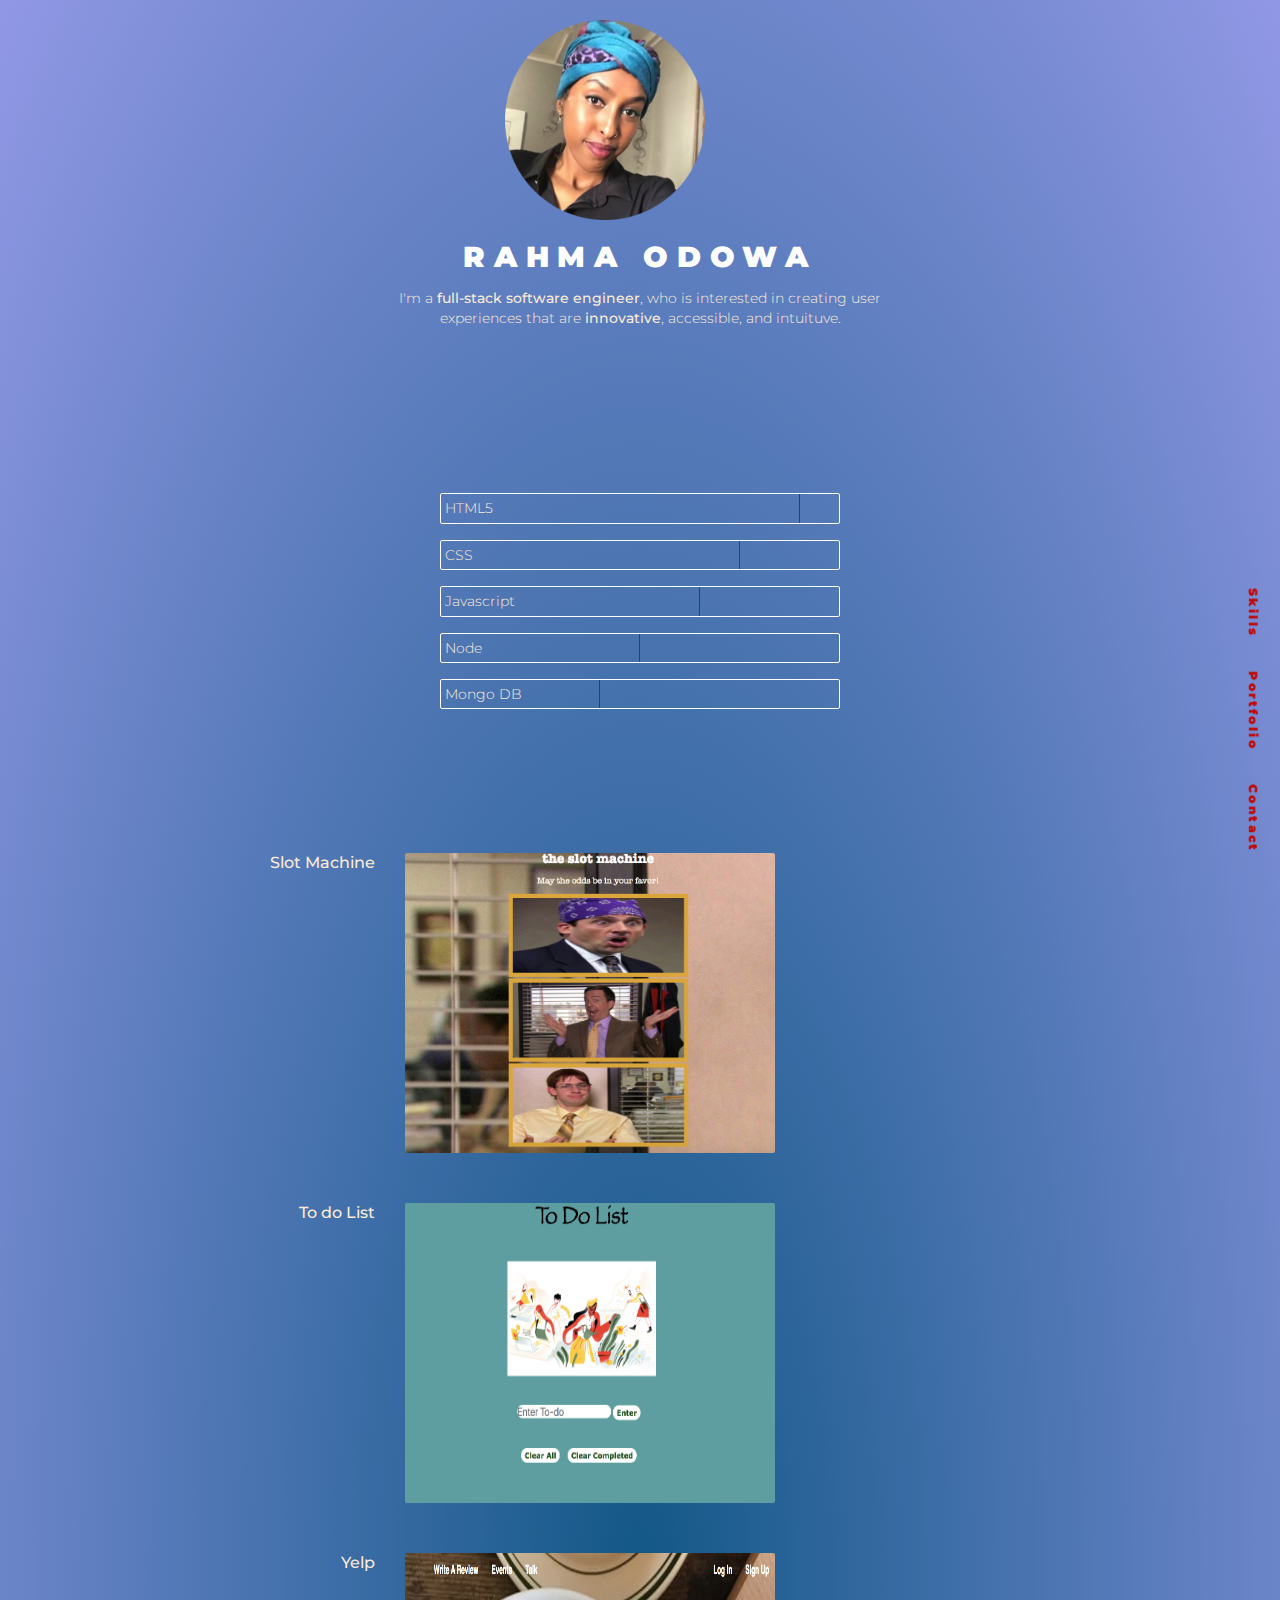
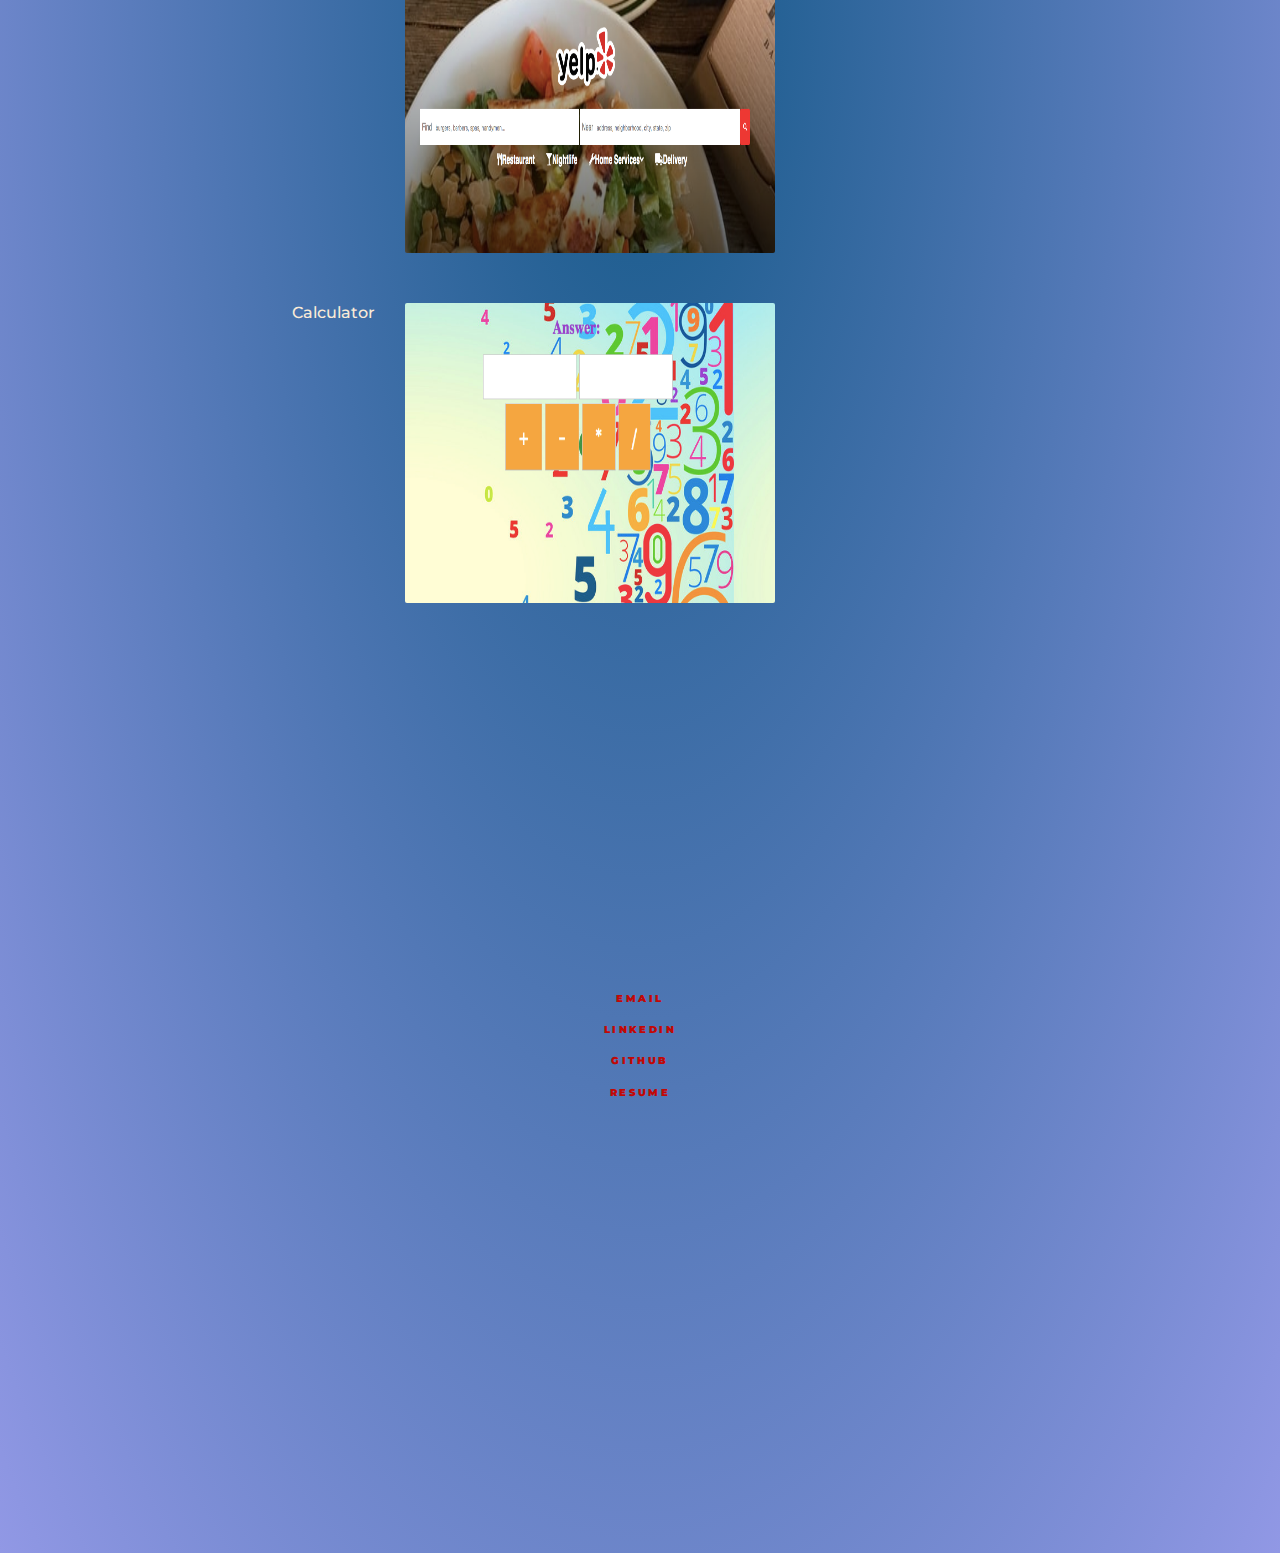
==== index.html @ bbd55150 "Update index.html" ====
<!DOCTYPE html>
<html>
<head>
  <meta charset="utf-8">
  <link rel="stylesheet" href="https://maxcdn.bootstrapcdn.com/bootstrap/4.0.0/css/bootstrap.min.css" integrity="sha384-Gn5384xqQ1aoWXA+058RXPxPg6fy4IWvTNh0E263XmFcJlSAwiGgFAW/dAiS6JXm" crossorigin="anonymous">
  <meta name="viewport" content="width=device-width, initial-scale=1, shrink-to-fit=no">
  <link href="https://fonts.googleapis.com/css?family=Montserrat:300,500,700" rel="stylesheet">
  <link href="./css/application.css" rel="stylesheet" type="text/css">
  <title>Rahma Odowa</title>
</head>
<body>
  <nav class="navigation">
    <ul>
      <li><a href="#skills">Skills</a></li>
      <li><a href="#portfolio">Portfolio</a></li>
      <li><a href="#contact">Contact</a></li>
    </ul>
  </nav>

  <main>
    <section class="row container-limited" id="about">
      <section class="row">
        <block>
          <img class="image-block" src="circle.png">
        </block>
      </section>

      <header class="center">
        <a href="">
          <h1>Rahma Odowa</h1>
        </a>
      </header>

      <section class="row">
        <p class="center">
          I'm a <span class="highlighted">full-stack software engineer</span>, who is interested in creating user experiences that are <span class="highlighted">innovative</span>, accessible, and intuituve.
        </p>
      </section>
    </section>

    <section class="row" id="skills">
      <section class="row" id="graph">
          <graph>
            <p class="bar-graph bar1" data-percent="90">HTML5</p>
            <p class="bar-graph bar3" data-percent="75">CSS</p>
            <p class="bar-graph bar2" data-percent="65">Javascript</p>
            <p class="bar-graph bar4" data-percent="50">Node</p>
            <p class="bar-graph bar5" data-percent="40">Mongo DB</p>
            <h4 class="bar-graph title"></h4>
          </graph>
      </section>



    <section id="portfolio">
      <article class="row portfolio-item">
        <div class="col-sm-4">
          <h6>Slot Machine</h6>
          <p>
          </p>
        </div>
        <div class="col-sm-8">
          <a href="https://slot-machine-ce8f82.netlify.app/">
            <img src="slot.png" />
          </a>
        </div>
      </article>

      <article class="row portfolio-item">
        <div class="col-sm-4">
          <h6>To do List</h6>
          <p>
          </p>
        </div>
        <div class="col-sm-8">
          <a href="https://todo-list-5cf07e.netlify.app">
            <img src="todolist.png" />
          </a>
        </div>
      </article>

      <article class="row portfolio-item">
        <div class="col-sm-4">
          <h6>Yelp</h6>
          <p>
          </p>
        </div>
        <div class="col-sm-8">
          <a href="https://yelp-34b996.netlify.app">
            <img src="yelp3.png" />
          </a>
        </div>
      </article>


      <article class="row portfolio-item">
        <div class="col-sm-4">
          <h6>Calculator</h6>
          <p>
          </p>
        </div>
        <div class="col-sm-8">
          <a href="https://calculator-1c6da8.netlify.app">
            <img src="calc.png" />
          </a>
        </div>
      </article>
    </section>

    <section class="full-section row center" id="contact">
      <article class="small-bold">
        <a href="Rahma.Odowa1@gmail.com"><p>EMAIL</p></a>
        <a href="https://www.linkedin.com/in/rahma-o-b53b231b2/"><p>LINKEDIN</p></a>
        <a href="https://github.com/rahmaodowa"><p>GITHUB</p></a>
        <a href="resume.html"><p>RESUME</p></a>
      </article>
    </section>
  </main>

  <script
  src="https://code.jquery.com/jquery-3.3.1.min.js"
  integrity="sha256-FgpCb/KJQlLNfOu91ta32o/NMZxltwRo8QtmkMRdAu8="
  crossorigin="anonymous"></script>
  <script src="./js/application.js" type="text/javascript"></script>
</body>
</html>
---- css/application.css ----
/* ~~~~~~~~ general ~~~~~~~~ */
body {
  background: radial-gradient(#135887, #9198e5);
  color: antiquewhite;
  font-family: 'Montserrat', sans-serif;
  font-weight: 300;
}

.row {
  margin: 0;
}

p {
  font-size: 0.85em;
}

a {
  color: #C10805;
  text-decoration: none;
}

a:hover {
  color: #C10805;
  text-decoration: none;
}

::selection {
  background: gold;
}

ul {
  padding-left: 0;
}

li {
  list-style: none;
  font-size: 0.9em;
}

img {
  width: 50%;
  height: auto;
  min-width: 200px;
  border-radius: 2px;
  margin-left: 145;
}

.col-sm-8 img{
  width:100%;
}
.col-sm-8 img{
  width:100%;
  height:300px;
  min-width: 200px;
  border-radius: 2px;

}
h2, h4, h5 {
  text-transform: uppercase;
}

h2 {
  font-size: 1.5em;
}

h5 {
  font-size: 0.9em;
  font-weight: 900;
}

.center {
  text-align: center;
  margin: 0 auto;
}

.navigation li, footer p, h4, .small-bold, #portfolio li {
  font-weight: 900;
  letter-spacing: 0.2em;
  font-size: 12px;
}

.small-bold footer p{
  color:white;
}

/* ~~~~~~~~ header ~~~~~~~~ */
header h1, h2{
  font-weight: 900;
  letter-spacing: 0.3em;
  text-transform: uppercase;
}

header h1 {
  font-size: 1.8em;
  color:white;
}

.fixed-header {
  position: fixed;
  top:15px;
  left: 50%;
  transform: translate(-50%, 0);
  z-index: 9999;
  font-size: 0.5em;
}

.fixed-adjustment {
  padding-top: 36px;
}

/* ~~~~~~~~ nav ~~~~~~~~ */
.navigation {
  position: fixed;
  transform: rotate(90deg);
  transform-origin: right;
  bottom: 0;
  right: 35px;
  z-index: 9999;
}

.navigation li {
  display: inline-block;
  margin-right: 20px;
  padding: 5px;
}

/* ~~~~~~~~ main ~~~~~~~~ */
.full-section {
  margin: 0 auto;
  width: 100%;
  max-width: 800px;
  height: 100vh;
  min-height: 500px;
  display: flex;
  align-items: center;
  justify-content: center;
}

.container-limited {
  max-width: 700px;
  margin: 0 auto;
}

/* ~~~~~~~~ about ~~~~~~~~ */
#about {
  margin: 20px auto 100px;
}

#about section:nth-child(1) {
  margin-bottom: 50px;
}

#about p {
  width: 80%;
  min-width: 350px;
  margin: 5px auto;
}

#about section:nth-child(1) {
  margin: 0 auto 20px;
}

.image-block {
  max-width: 320px;
  margin-left: 50px;
}

.highlighted {
  font-weight: 500;
}

/* ~~~~~~~~ skills ~~~~~~~~ */
#skills {
  max-width: 900px;
  padding-top: 60px;
  margin: 0 auto 50px;
}
#skills .row {
  margin: 0 auto 50px;
}

#skills .row:last-child {
  margin: 0 auto;
}

#graph article:nth-child(2) {
  width: 400px;
  background: gold;
}

.bar-graph {
  width: 400px;
  padding: 5px;
  border-right: 1px solid #C10805;
  transition: width 1s ease-in;
  position: relative;
}

.bar-graph::before {
  content: '';
  position: absolute;
  top: 0;
  left: 0;
  width: 400px;
  height: 100%;
  border: 1px solid white;
  border-radius: 2px;
}

.title, .title::before {
  border-width: 0;
}

/* ~~~~~~~~ portfolio ~~~~~~~~ */

#portfolio {
  padding-top: 60px;
}

.portfolio-item {
  max-width: 600px;
  margin: 20px auto;
  text-align: right;
}

/* ~~~~~~~~ contact ~~~~~~~~ */

/* ~~~~~~~~ mobile ~~~~~~~~ */

@media screen and (max-width: 576px) {
  body {
    padding: 0 15px;
  }

  .navigation {
    right: 25px;
  }

  .bar-graph {
    width: 300px;
  }

  .bar-graph::before {
    width: 300px;
  }

  #skills ul li {
    display: inline-block;
  }
}
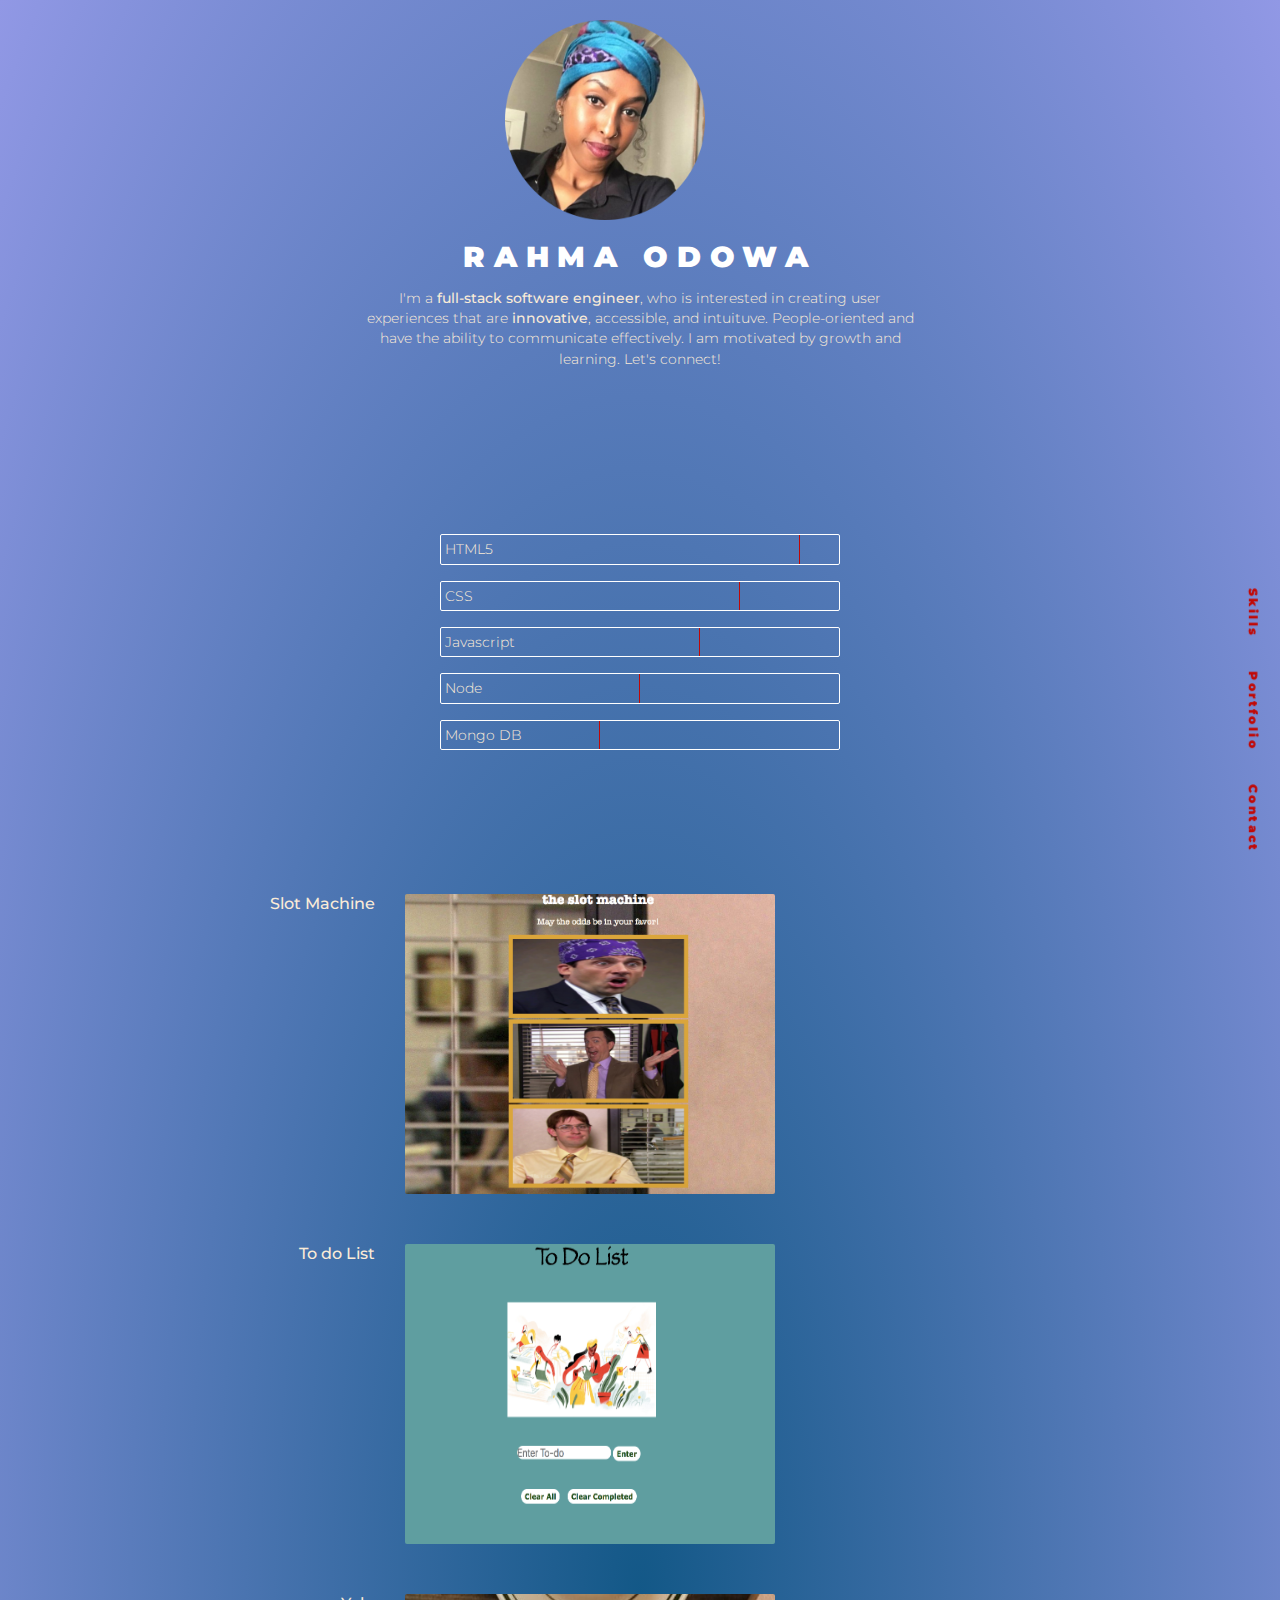
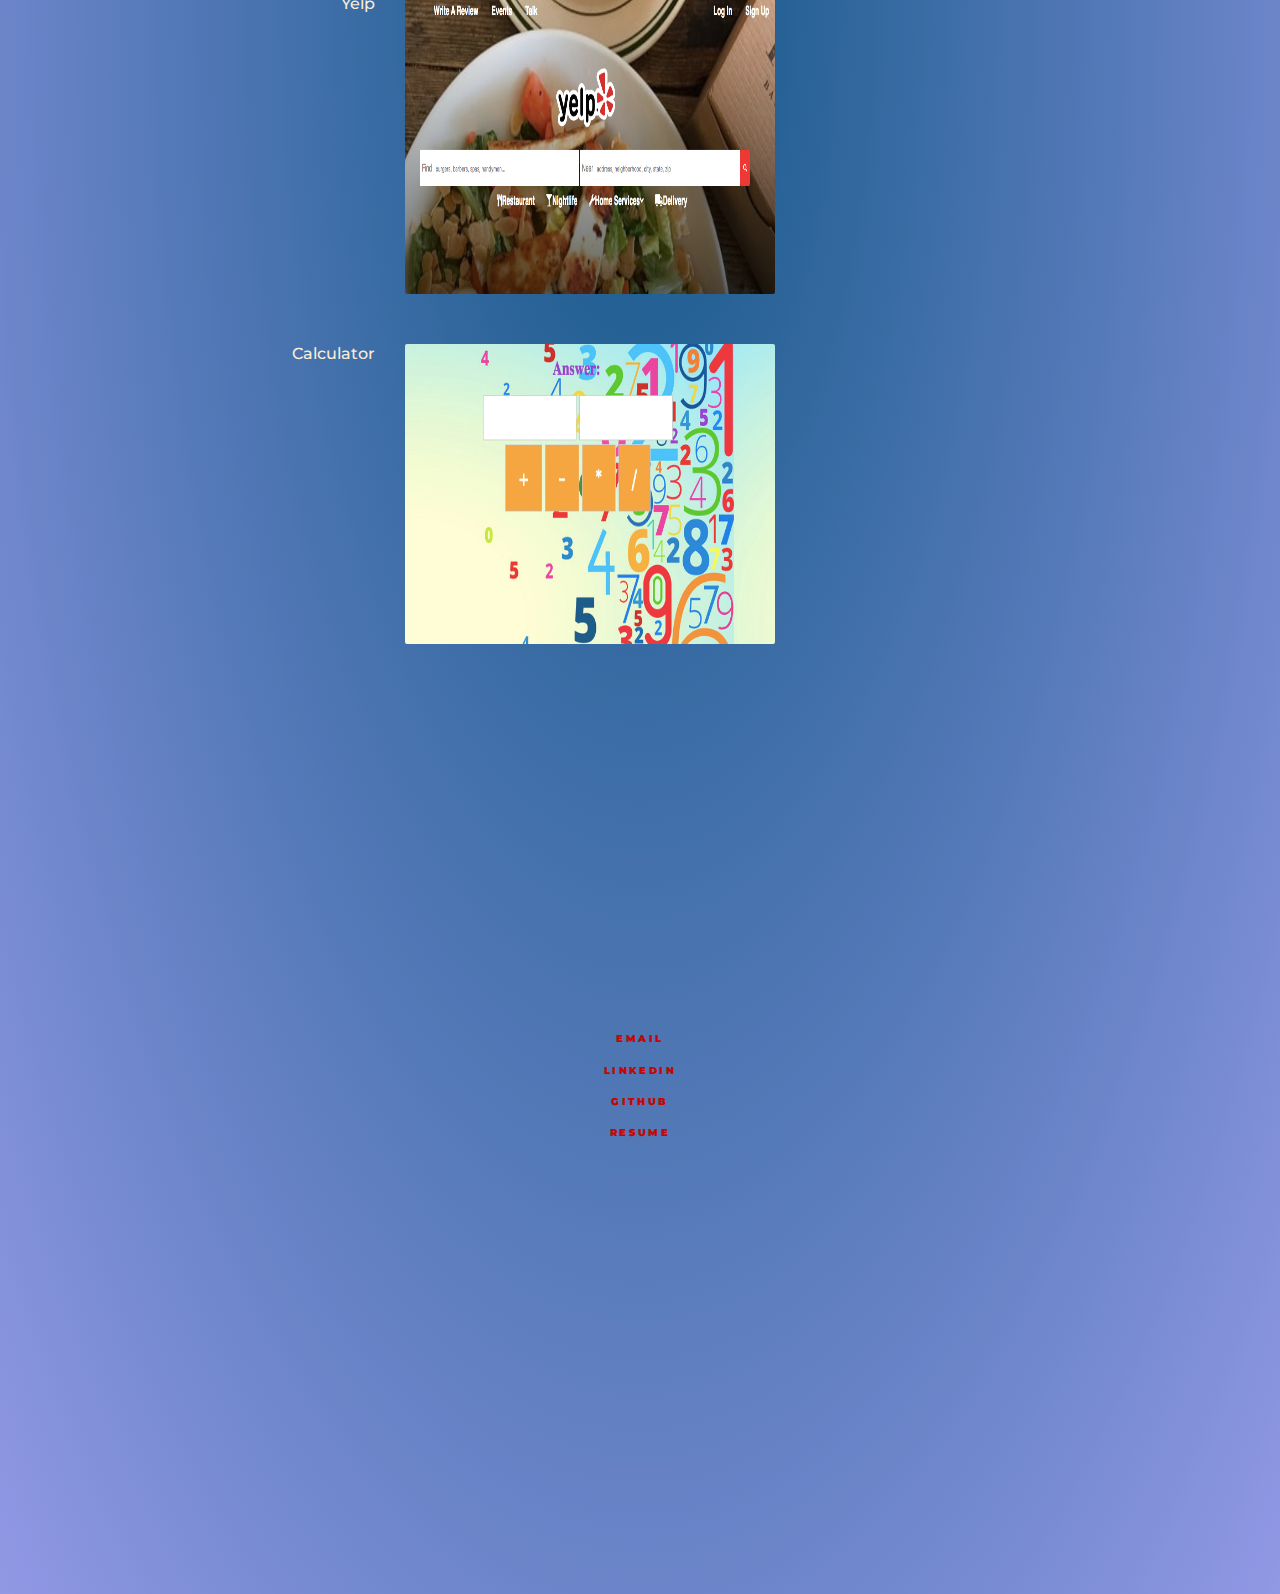
==== commit 06db19eb: "Update index.html" ====
--- a/index.html
+++ b/index.html
@@ -33,7 +33,7 @@
 
       <section class="row">
         <p class="center">
-          I'm a <span class="highlighted">full-stack software engineer</span>, who is interested in creating user experiences that are <span class="highlighted">innovative</span>, accessible, and intuituve.
+          I'm a <span class="highlighted">full-stack software engineer</span>, who is interested in creating user experiences that are <span class="highlighted">innovative</span>, accessible, and intuituve. People-oriented and have the ability to communicate effectively. I am motivated by growth and learning. Let's connect!
         </p>
       </section>
     </section>
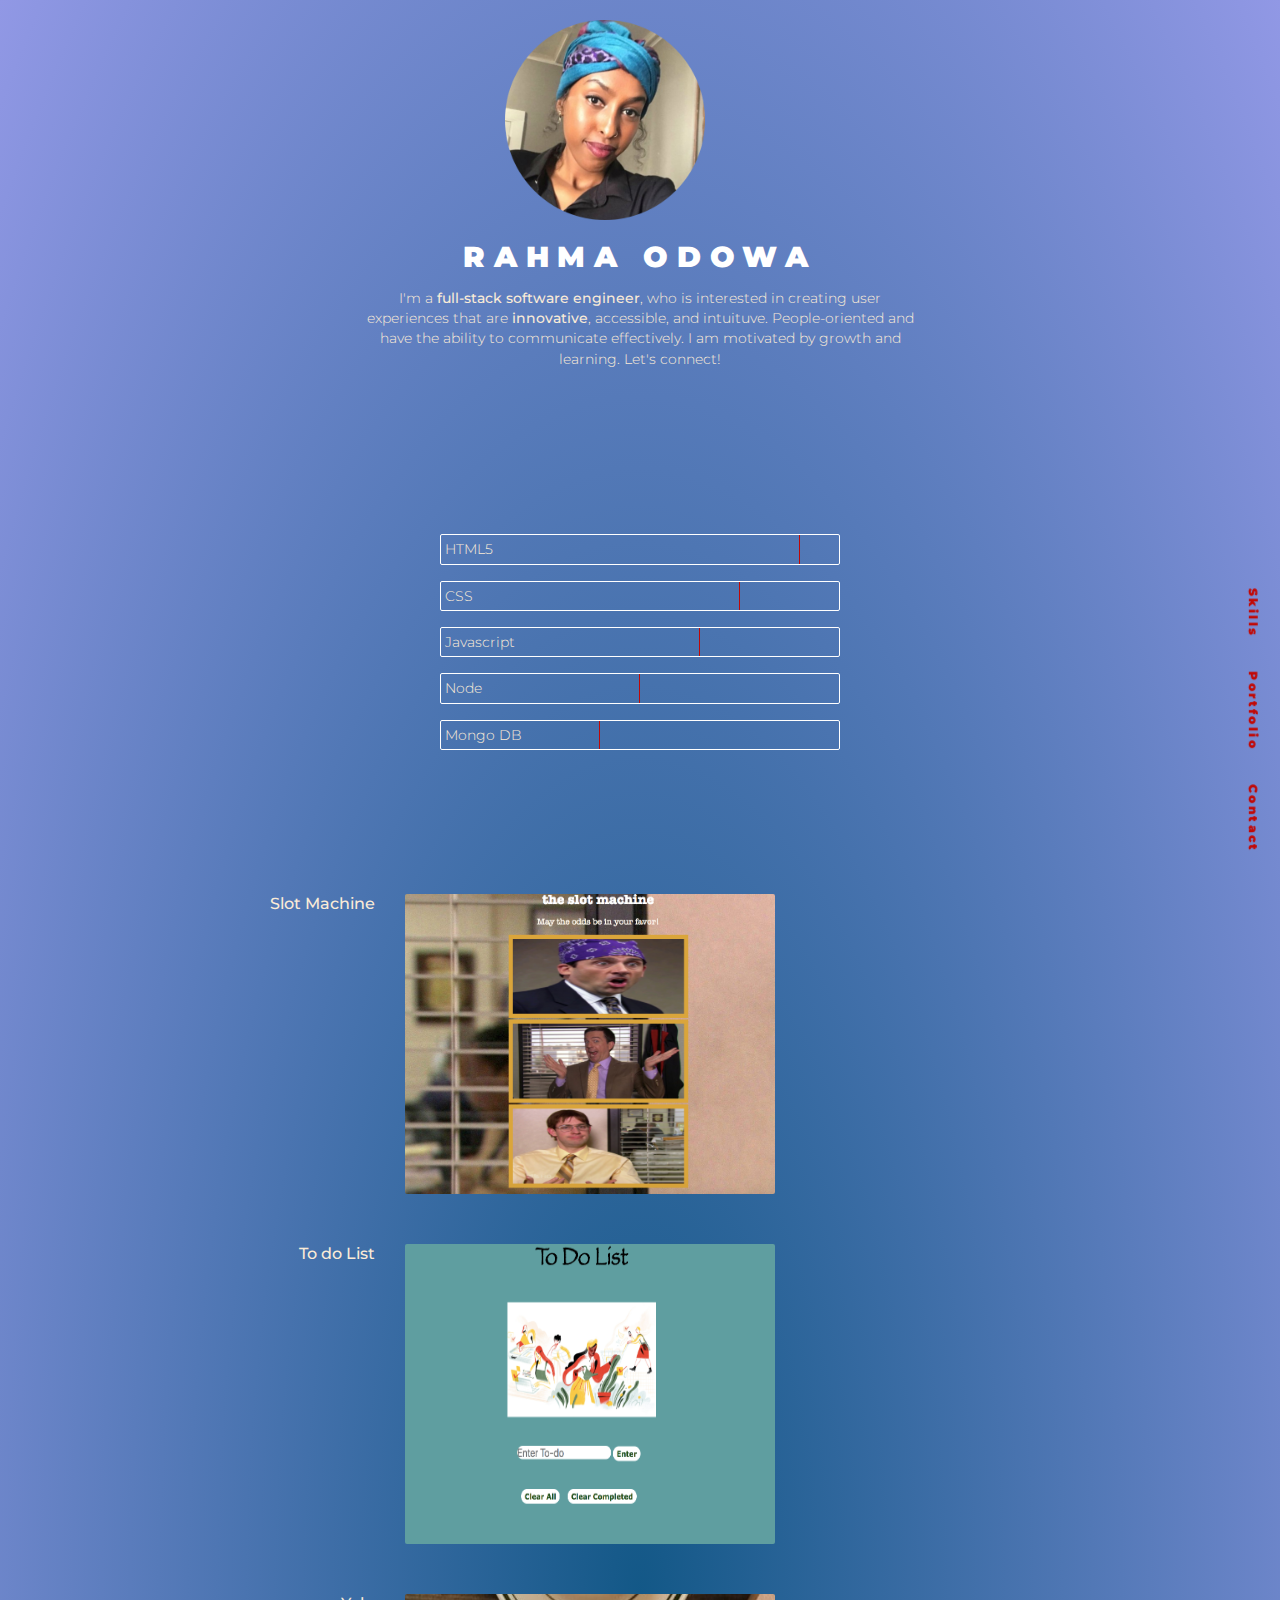
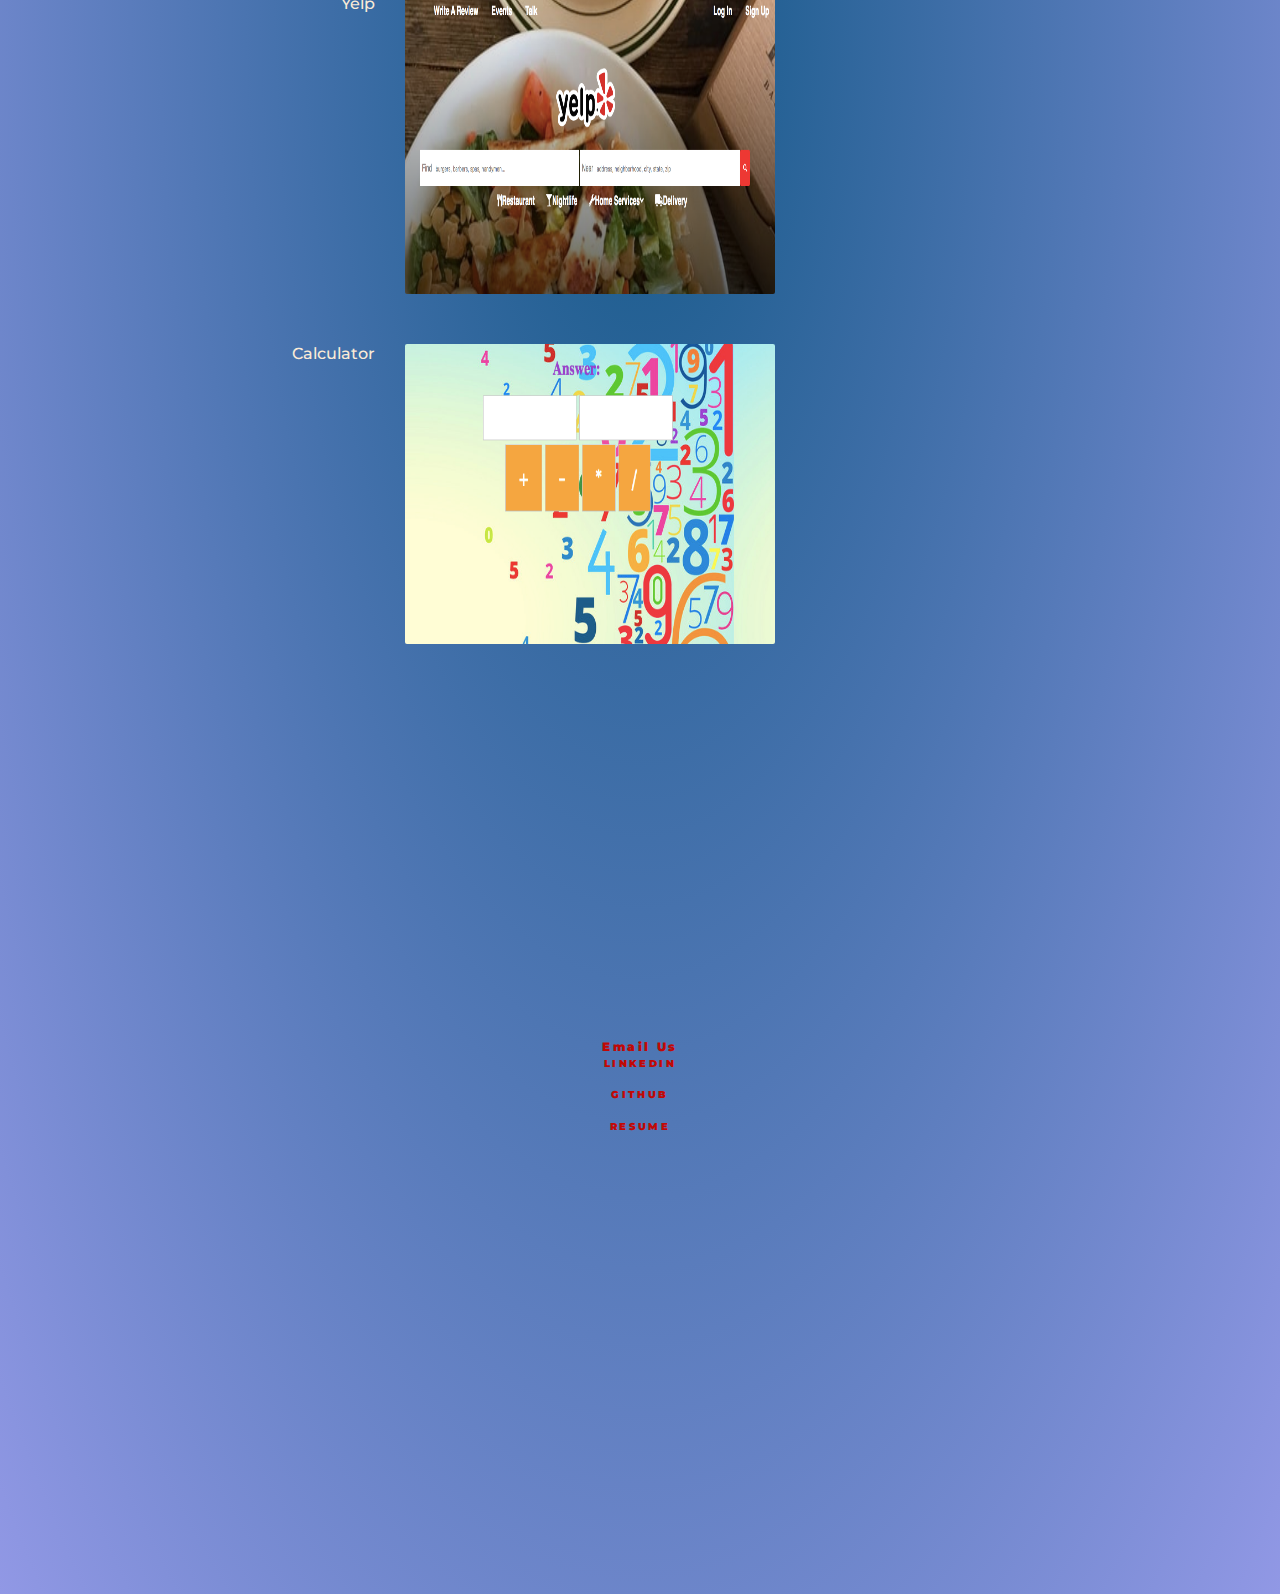
==== commit 9acc4db0: "Update index.html" ====
--- a/index.html
+++ b/index.html
@@ -109,7 +109,7 @@
 
     <section class="full-section row center" id="contact">
       <article class="small-bold">
-        <a href="Rahma.Odowa1@gmail.com"><p>EMAIL</p></a>
+        <a href="mailto:rahma.odowa1@gmail.com">Email Us</a>
         <a href="https://www.linkedin.com/in/rahma-o-b53b231b2/"><p>LINKEDIN</p></a>
         <a href="https://github.com/rahmaodowa"><p>GITHUB</p></a>
         <a href="resume.html"><p>RESUME</p></a>
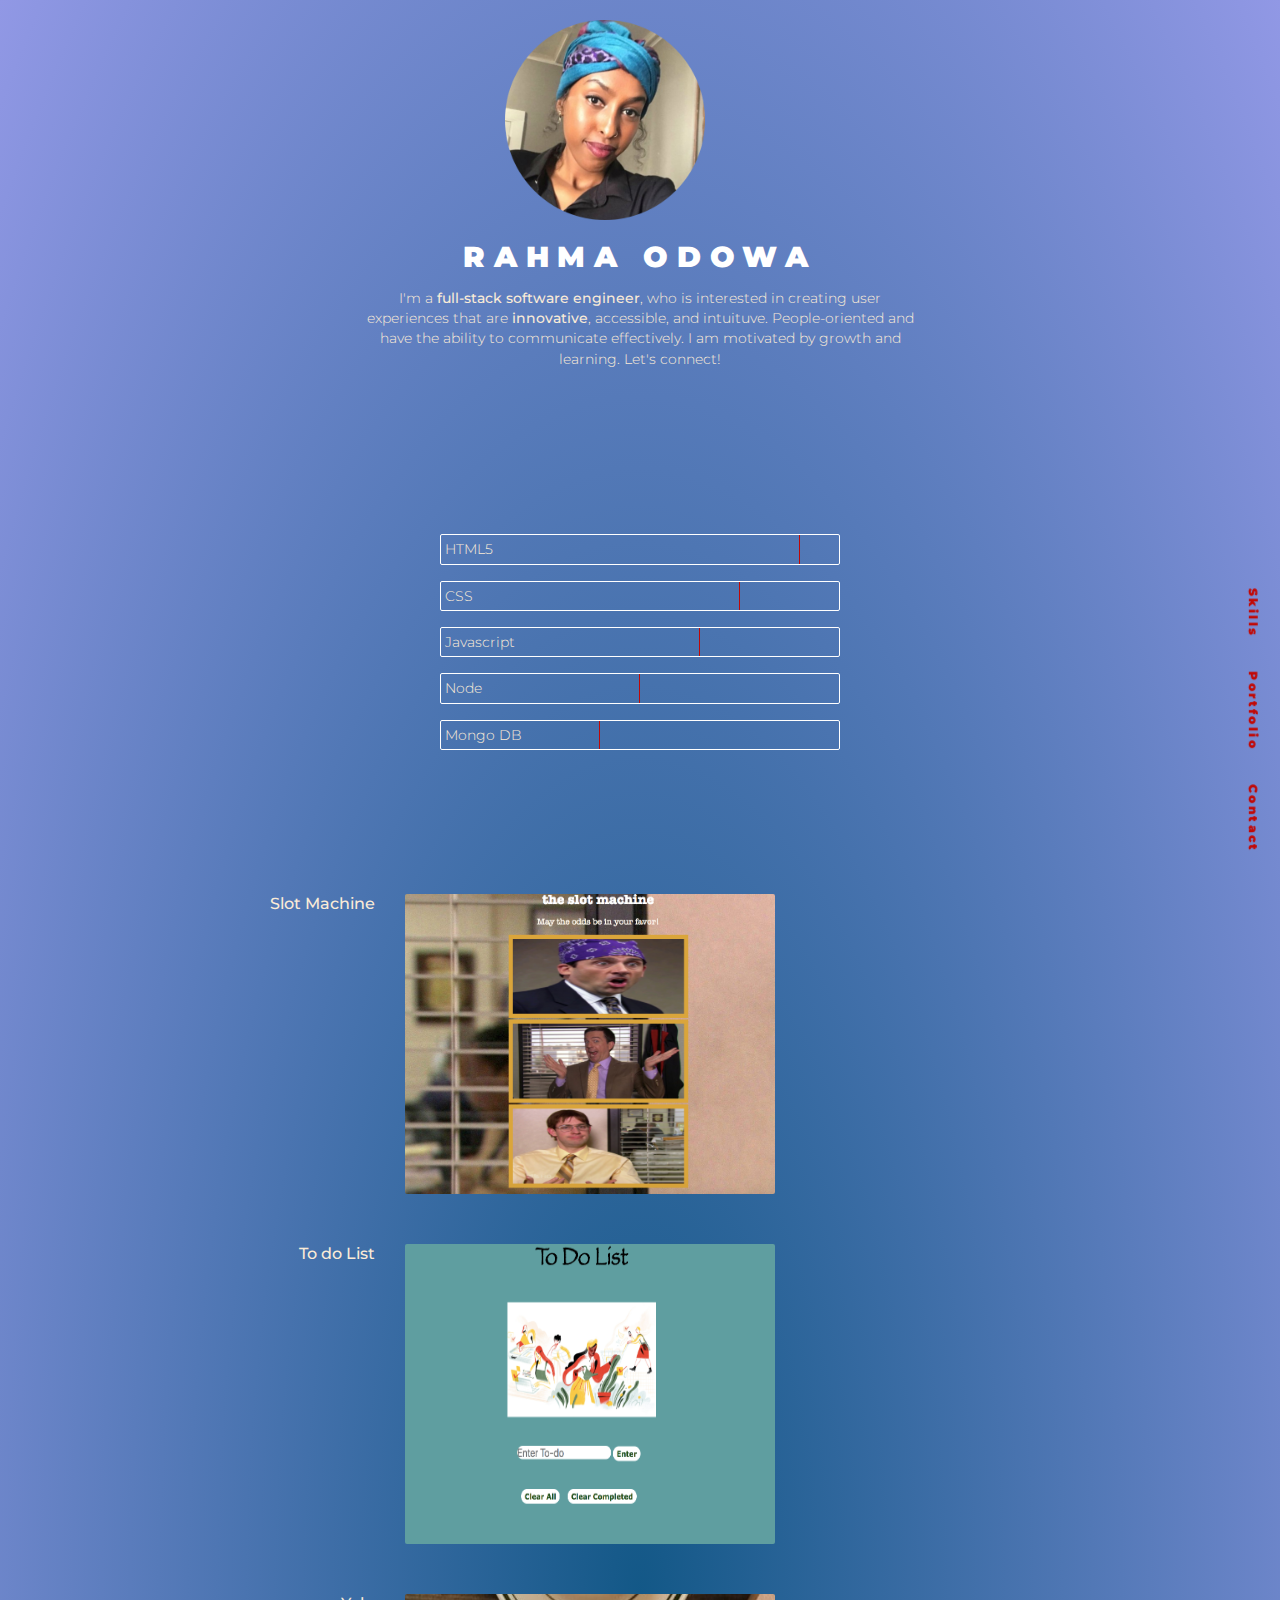
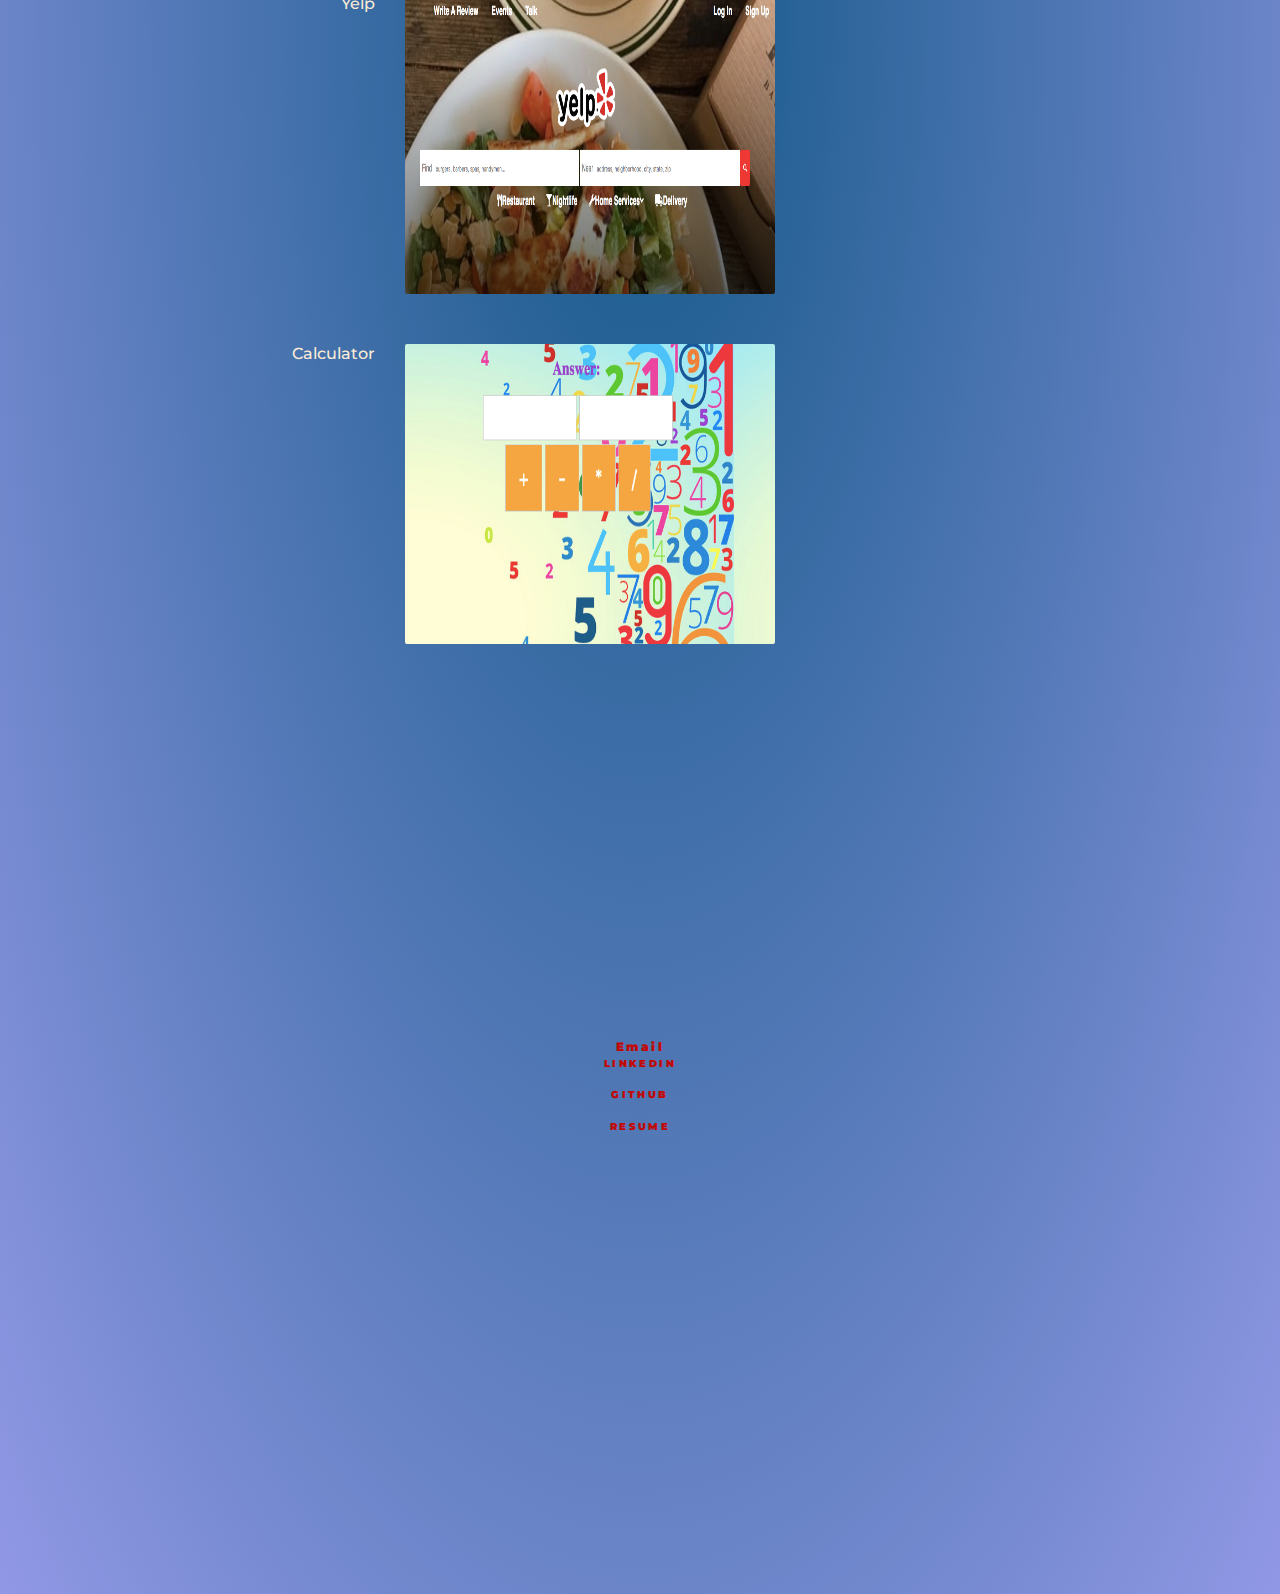
==== commit bc45bbe7: "Update index.html" ====
--- a/index.html
+++ b/index.html
@@ -109,7 +109,7 @@
 
     <section class="full-section row center" id="contact">
       <article class="small-bold">
-        <a href="mailto:rahma.odowa1@gmail.com">Email Us</a>
+        <a href="mailto:rahma.odowa1@gmail.com">Email</a>
         <a href="https://www.linkedin.com/in/rahma-o-b53b231b2/"><p>LINKEDIN</p></a>
         <a href="https://github.com/rahmaodowa"><p>GITHUB</p></a>
         <a href="resume.html"><p>RESUME</p></a>
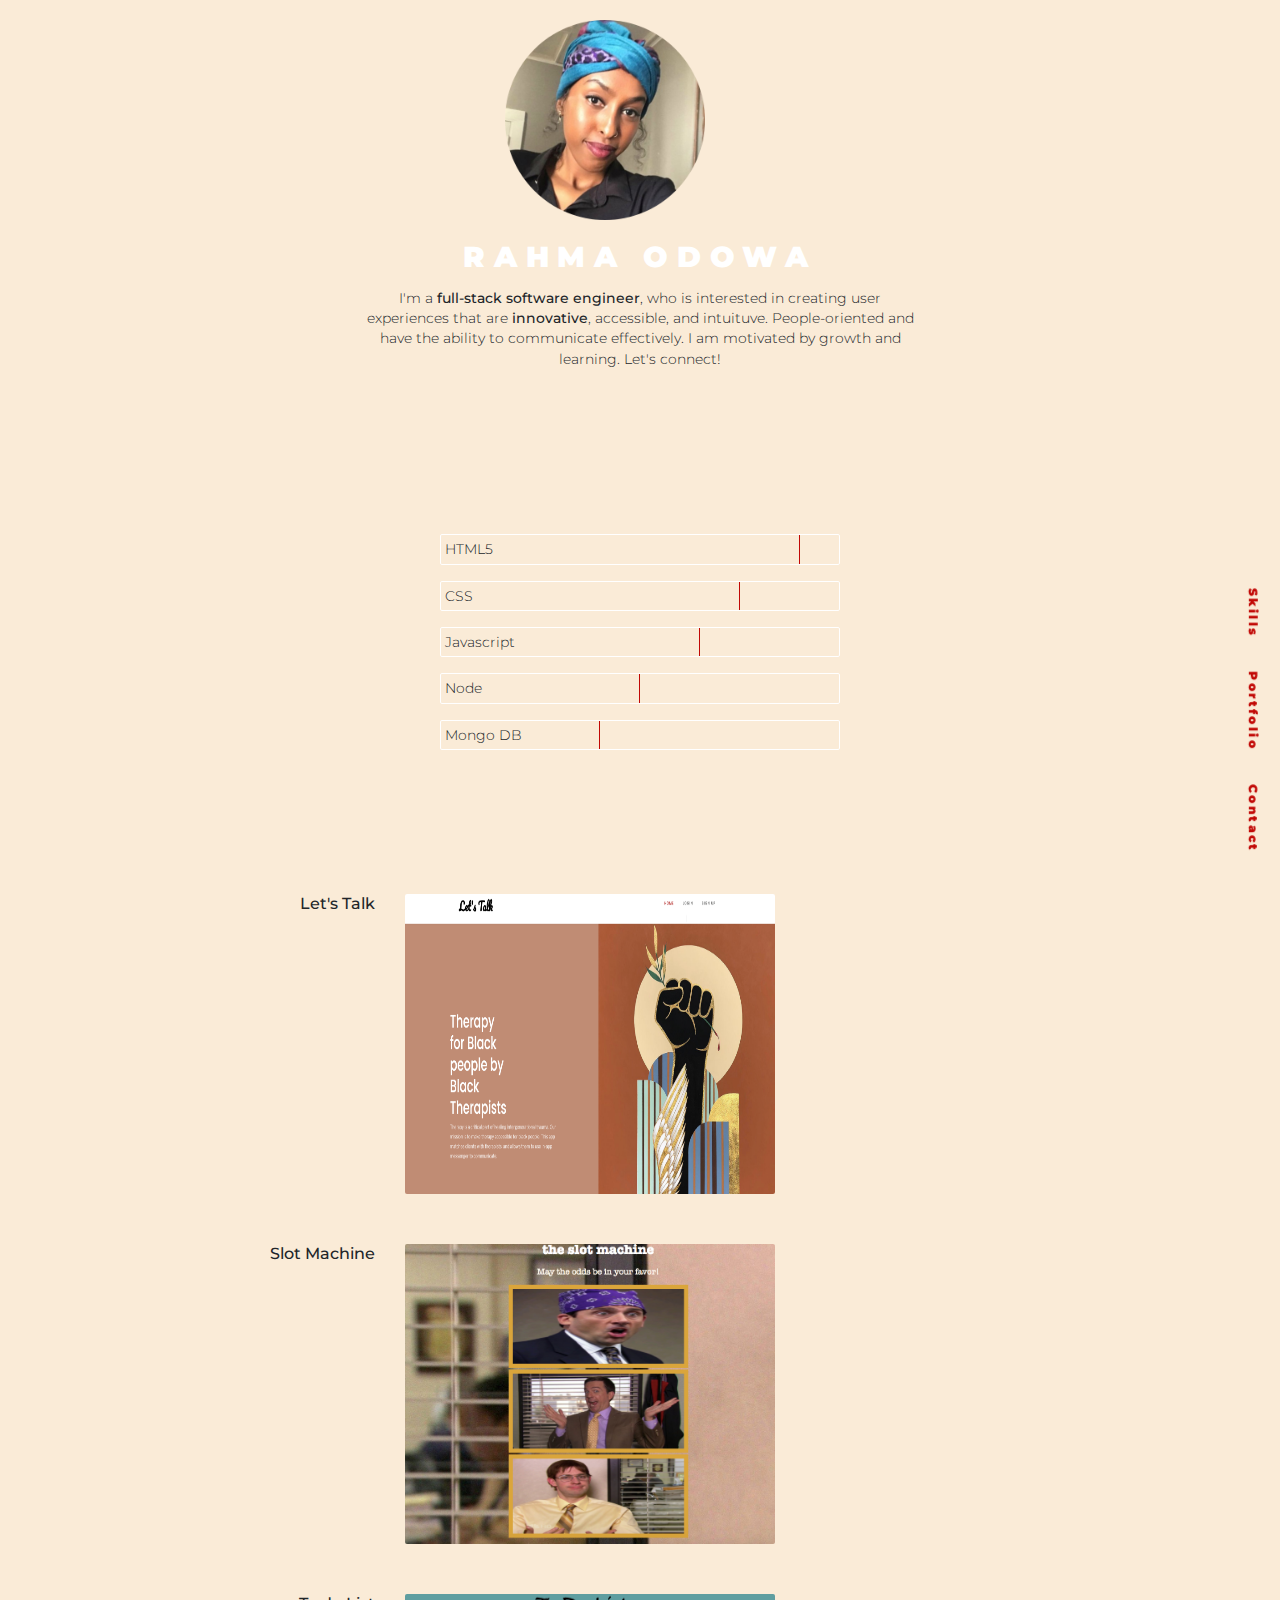
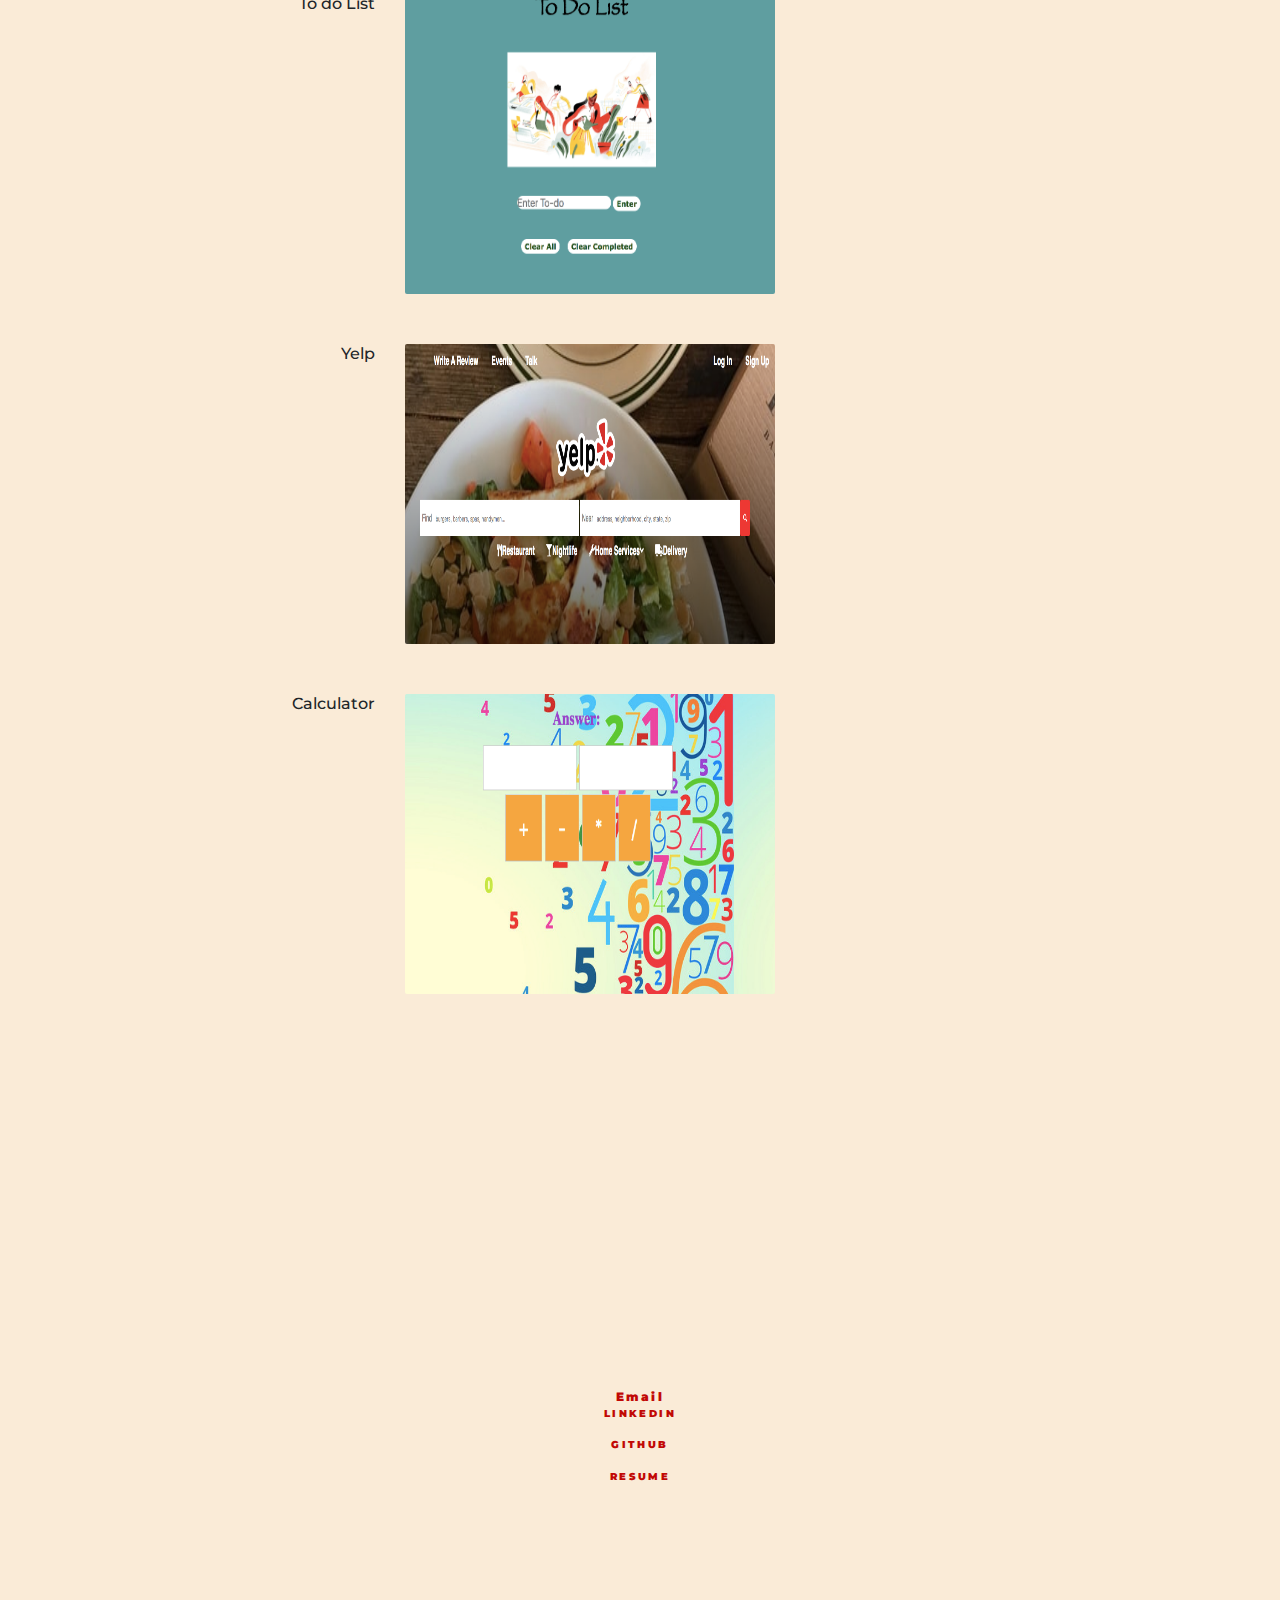
==== commit 94ca9603: "update" ====
--- a/index.html
+++ b/index.html
@@ -53,6 +53,25 @@
 
 
     <section id="portfolio">
+      <article class="row portfolio-item">
+        <div class="col-sm-4">
+          <h6>Let's Talk</h6>
+          <p>
+          </p>
+        </div>
+        <div class="col-sm-8">
+          <a href="https://letstalkdemo.herokuapp.com/">
+            <img src="letsTalk.png" />
+          </a>
+        </div>
+      </article>
+
+
+
+
+
+
+
       <article class="row portfolio-item">
         <div class="col-sm-4">
           <h6>Slot Machine</h6>
--- a/css/application.css
+++ b/css/application.css
@@ -1,7 +1,7 @@
 /* ~~~~~~~~ general ~~~~~~~~ */
 body {
-  background: radial-gradient(#135887, #9198e5);
-  color: antiquewhite;
+  background: antiquewhite;
+  /* color: antiquewhite; */
   font-family: 'Montserrat', sans-serif;
   font-weight: 300;
 }
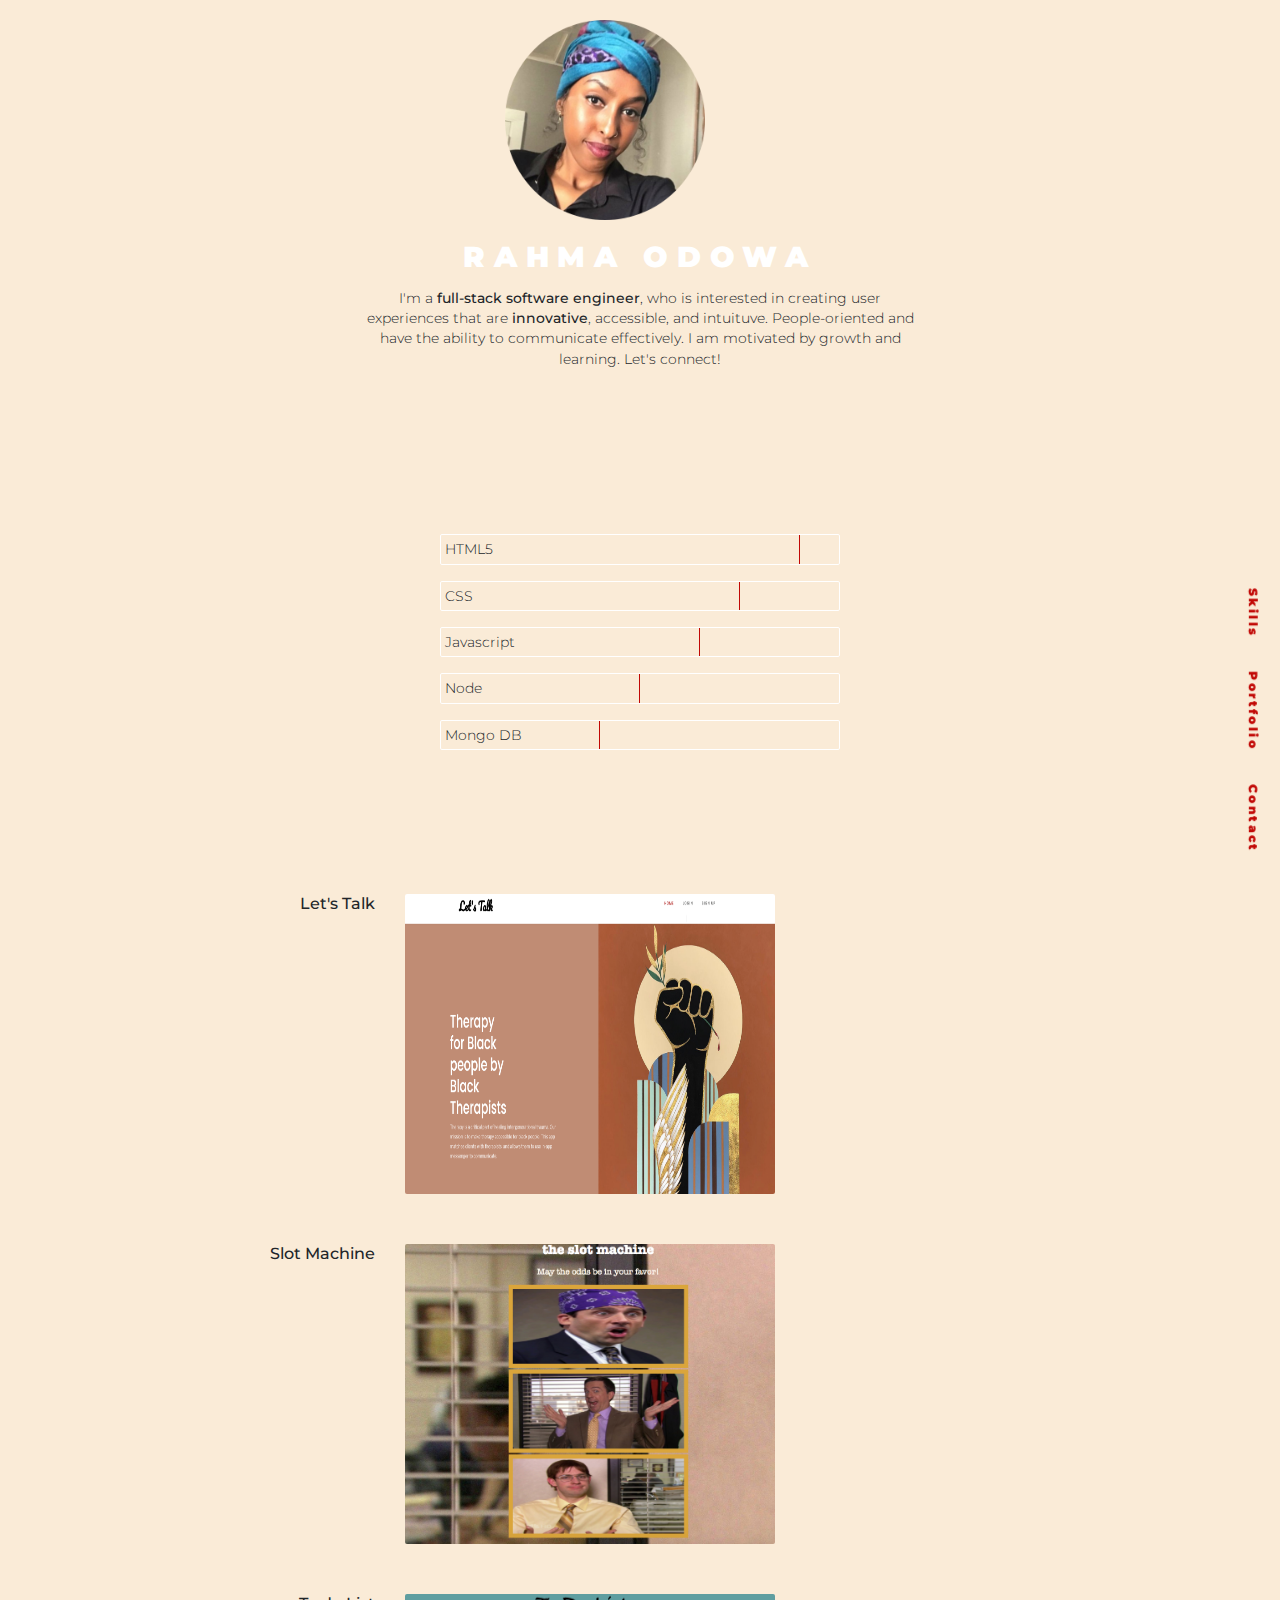
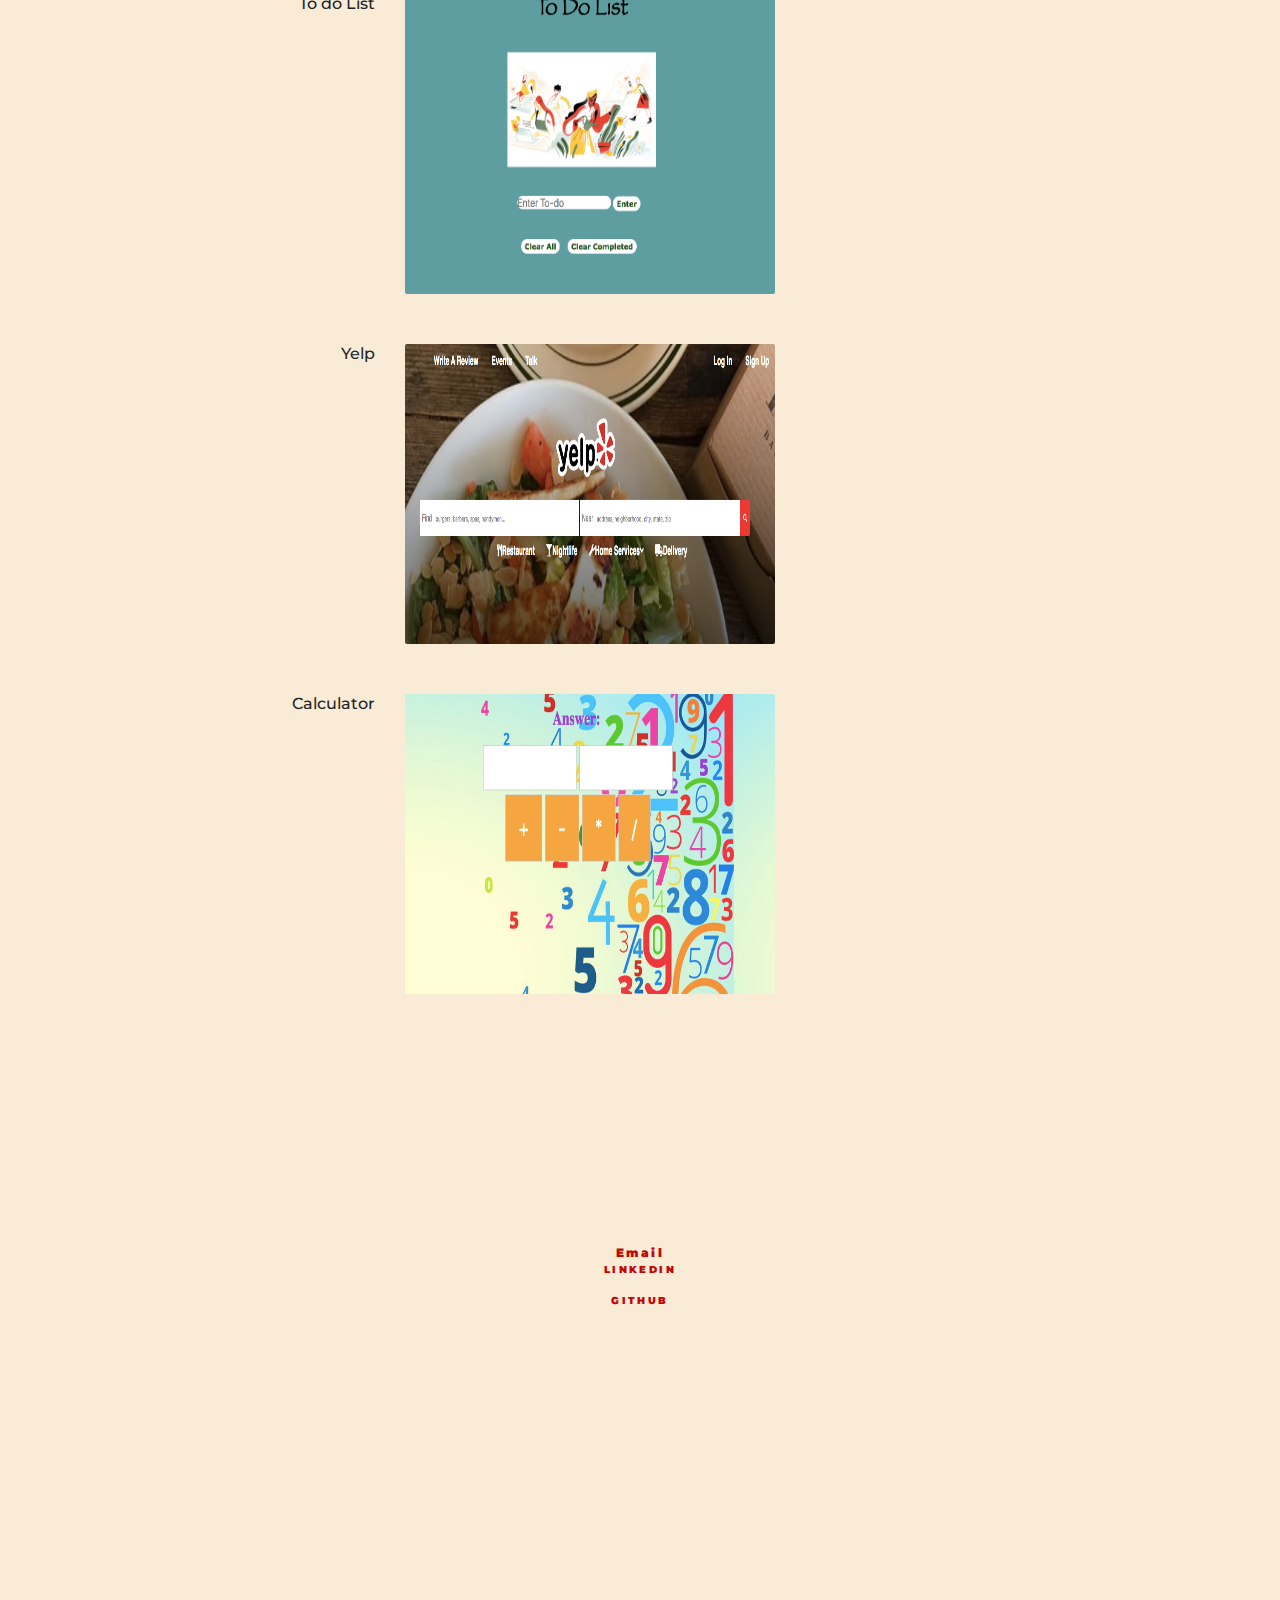
==== commit e6d45def: "." ====
--- a/index.html
+++ b/index.html
@@ -131,7 +131,6 @@
         <a href="mailto:rahma.odowa1@gmail.com">Email</a>
         <a href="https://www.linkedin.com/in/rahma-o-b53b231b2/"><p>LINKEDIN</p></a>
         <a href="https://github.com/rahmaodowa"><p>GITHUB</p></a>
-        <a href="resume.html"><p>RESUME</p></a>
       </article>
     </section>
   </main>
--- a/css/application.css
+++ b/css/application.css
@@ -225,6 +225,10 @@
 
 /* ~~~~~~~~ contact ~~~~~~~~ */
 
+#contact{
+  padding-bottom: 20rem;
+}
+
 /* ~~~~~~~~ mobile ~~~~~~~~ */
 
 @media screen and (max-width: 576px) {
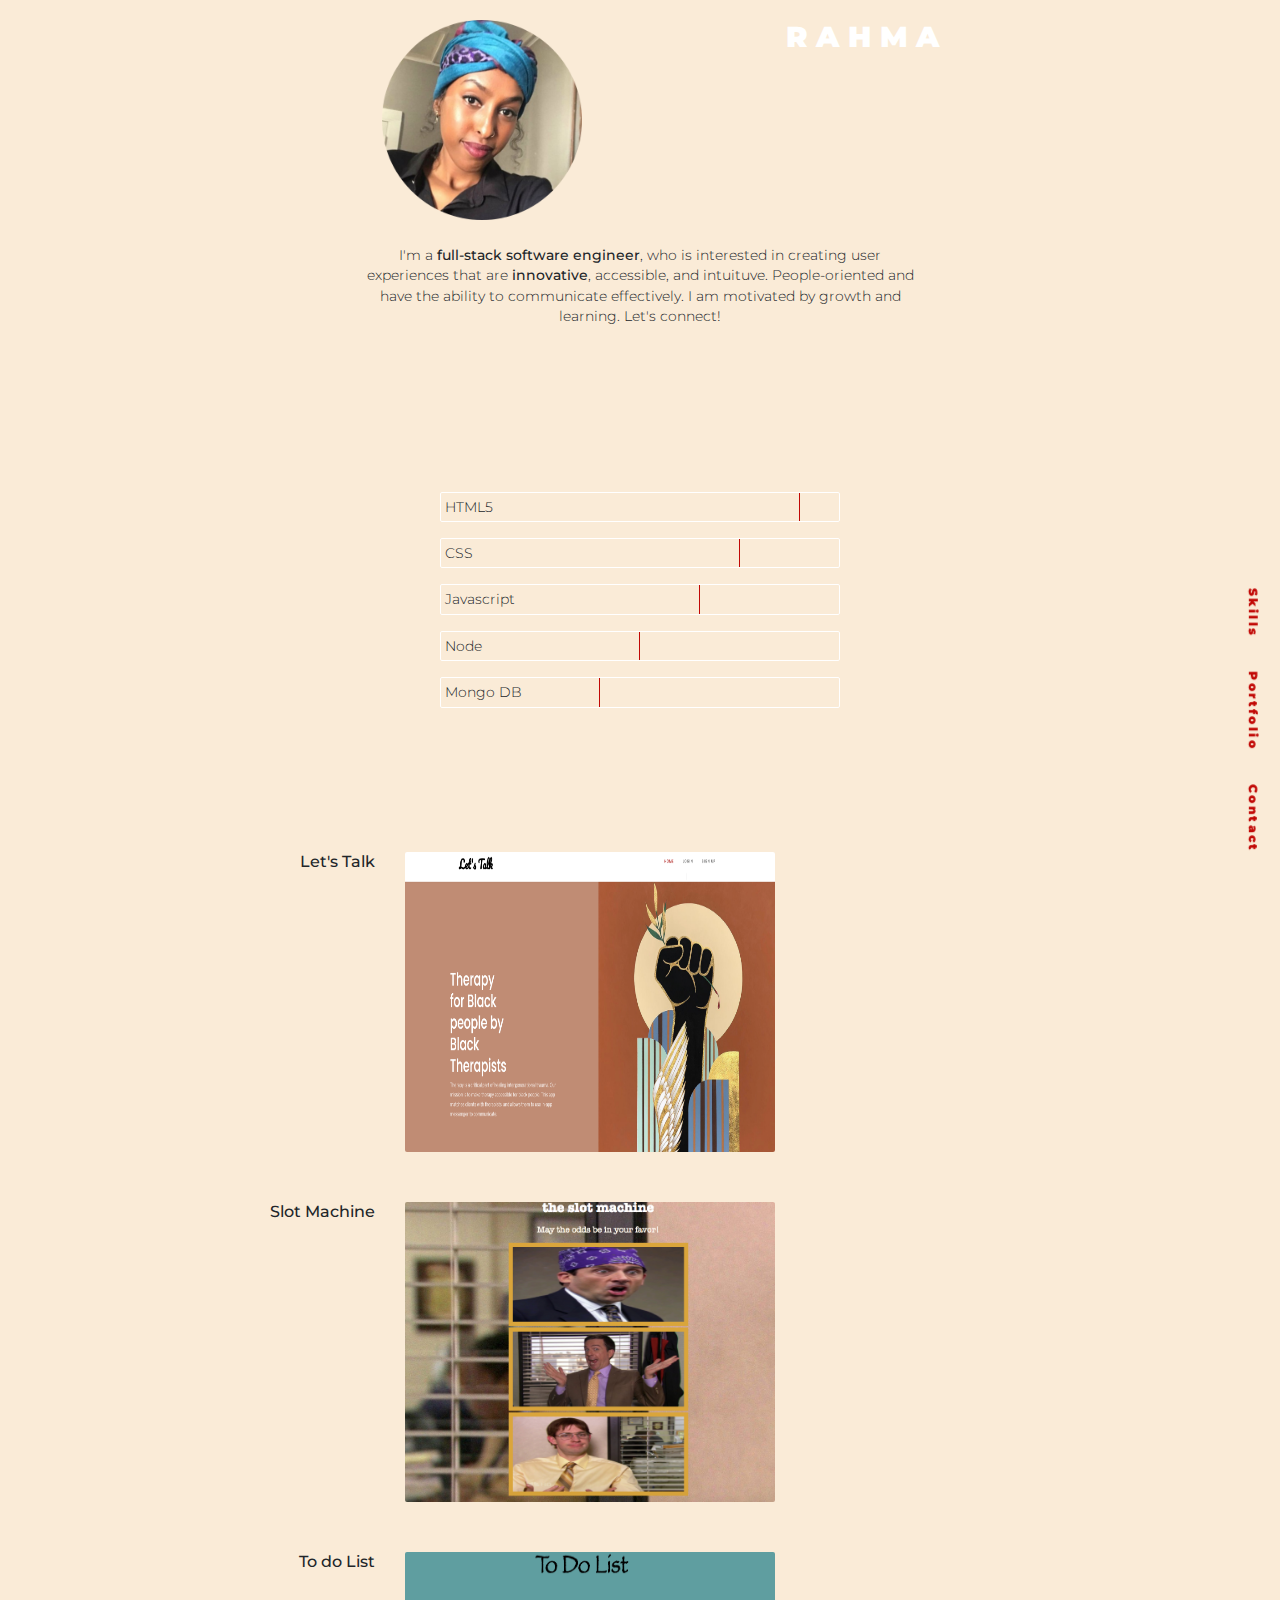
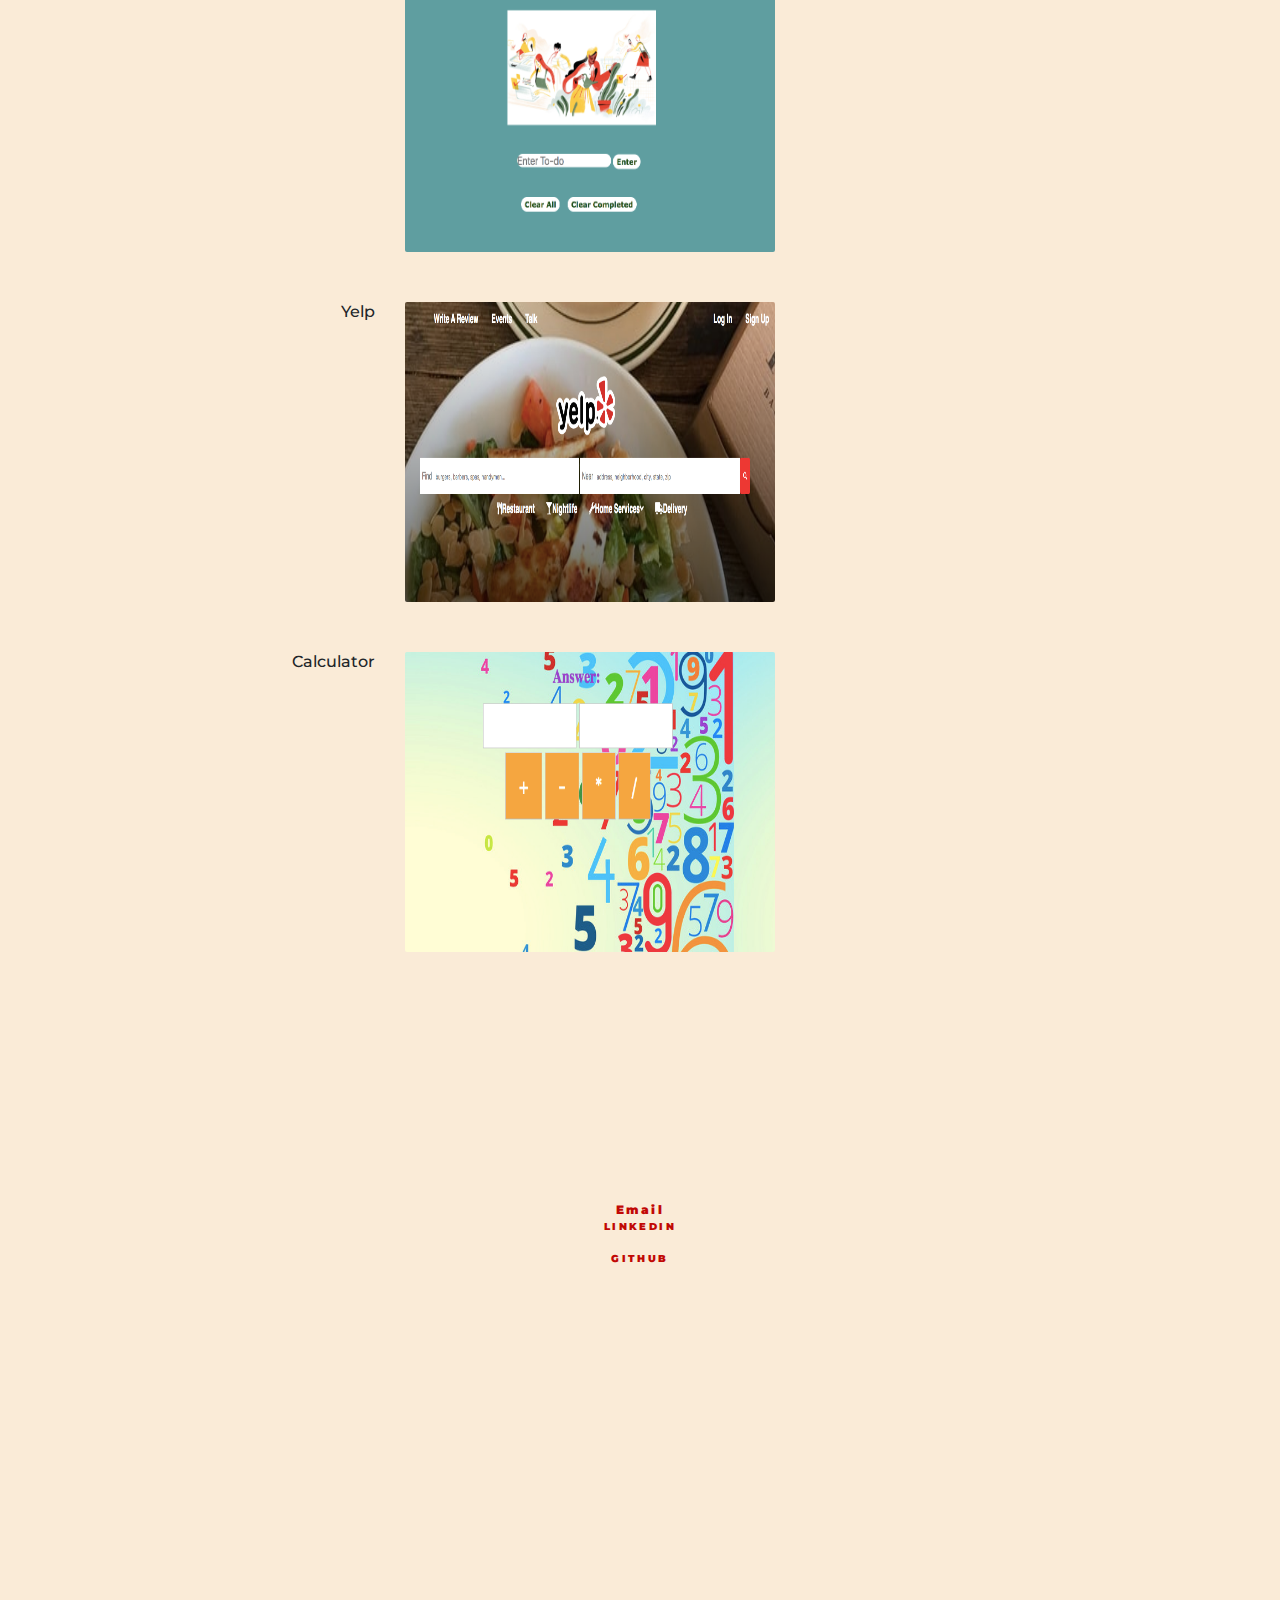
==== commit 761074ae: "Update index.html" ====
--- a/index.html
+++ b/index.html
@@ -27,7 +27,7 @@
 
       <header class="center">
         <a href="">
-          <h1>Rahma Odowa</h1>
+          <h1>Rahma</h1>
         </a>
       </header>
 
